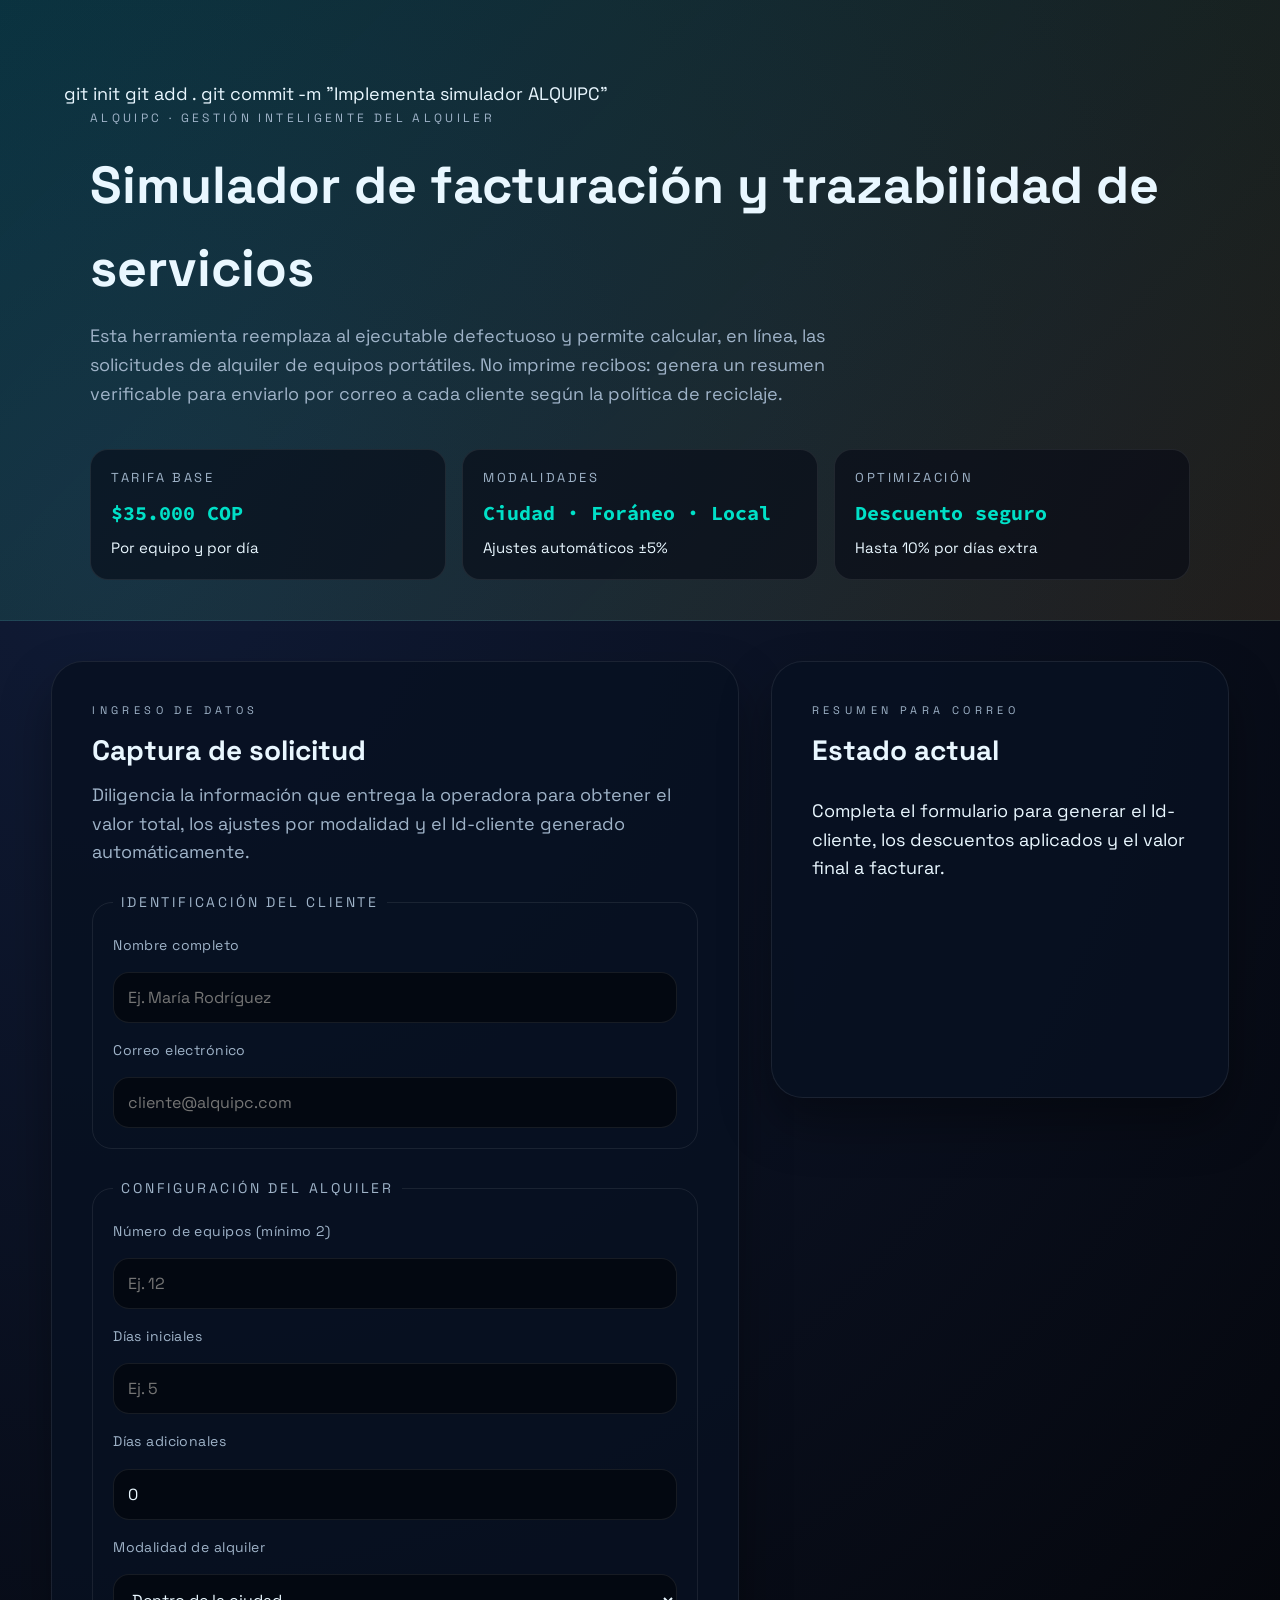
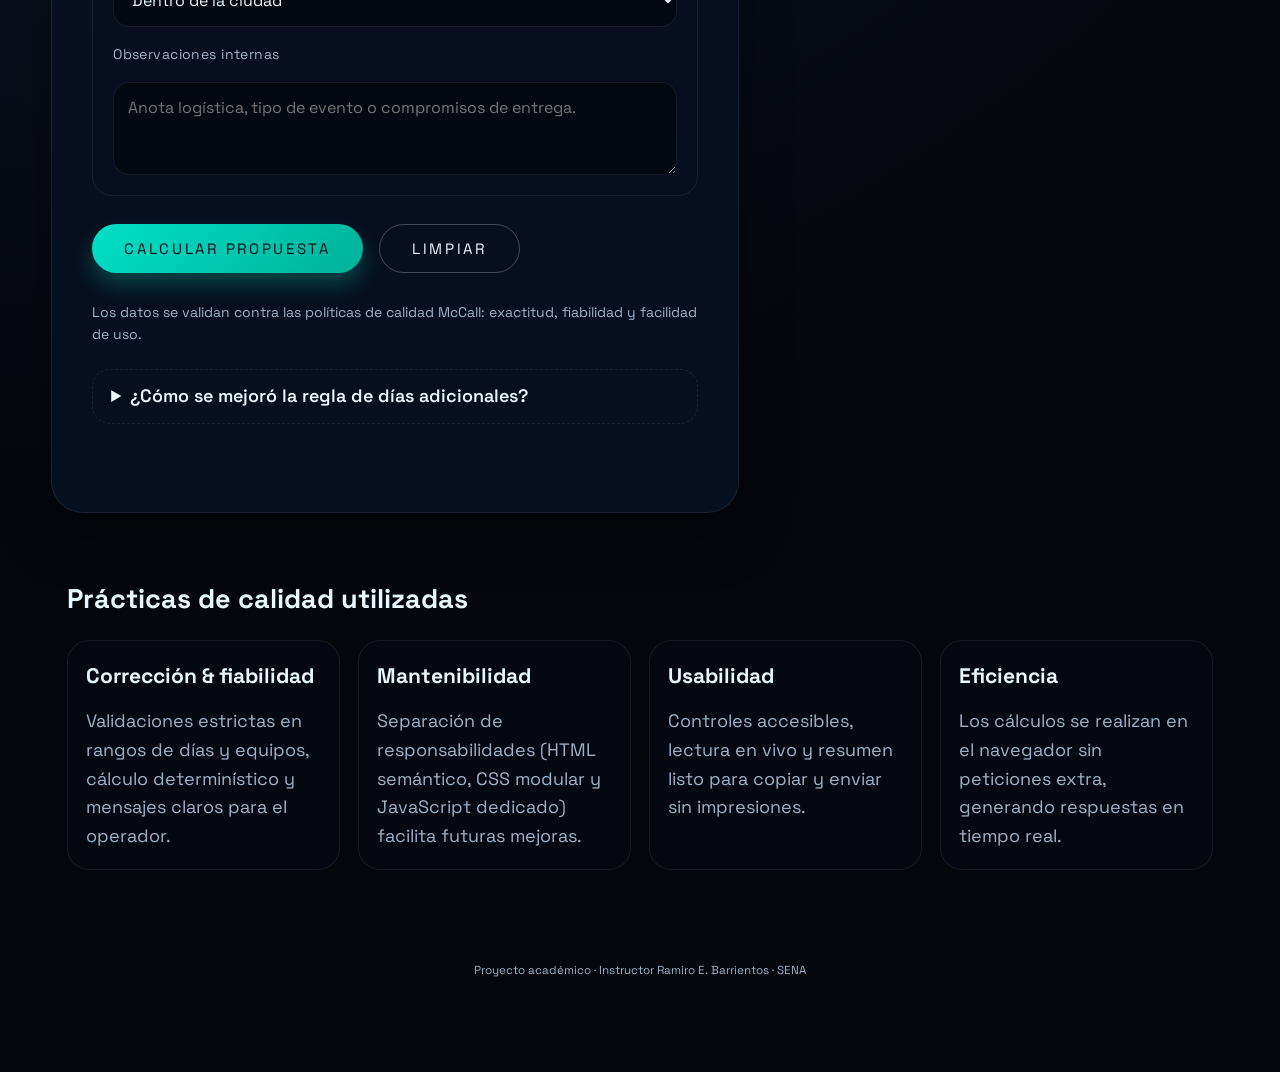
==== A.html @ 5189e097 "Implementa simulador ALQUIPC" ====
<!DOCTYPE html>
<html lang="es">

<head>
    <meta charset="UTF-8">
    <meta name="viewport" content="width=device-width, initial-scale=1.0">
    <link rel="preconnect" href="https://fonts.googleapis.com">
    <link rel="preconnect" href="https://fonts.gstatic.com" crossorigin>
    <link rel="stylesheet"
        href="https://fonts.googleapis.com/css2?family=Space+Grotesk:wght@400;500;600&family=Source+Code+Pro:wght@400;600&display=swap">
    <link rel="stylesheet" href="stylo.css">
    <link rel="stylesheet" href="styloflexbox.css">
    <link rel="stylesheet" href="stylo3.css">
    <title>ALQUIPC · Panel de facturación</title>
</head>

<body>
    <header class="hero">    git init
    git add .
    git commit -m "Implementa simulador ALQUIPC"
        <div class="hero__content">
            <p class="hero__eyebrow">ALQUIPC · Gestión inteligente del alquiler</p>
            <h1>Simulador de facturación y trazabilidad de servicios</h1>
            <p>
                Esta herramienta reemplaza al ejecutable defectuoso y permite calcular, en línea, las solicitudes de
                alquiler de equipos portátiles. No imprime recibos: genera un resumen verificable para enviarlo por
                correo a cada cliente según la política de reciclaje.
            </p>
            <div class="hero__metrics">
                <article>
                    <span>Tarifa base</span>
                    <strong>$35.000 COP</strong>
                    <small>Por equipo y por día</small>
                </article>
                <article>
                    <span>Modalidades</span>
                    <strong>Ciudad · Foráneo · Local</strong>
                    <small>Ajustes automáticos ±5%</small>
                </article>
                <article>
                    <span>Optimización</span>
                    <strong>Descuento seguro</strong>
                    <small>Hasta 10% por días extra</small>
                </article>
            </div>
        </div>
    </header>

    <main>
        <section class="panel-grid" aria-label="Panel operativo de ALQUIPC">
            <article class="panel panel--form">
                <header>
                    <p class="eyebrow">Ingreso de datos</p>
                    <h2>Captura de solicitud</h2>
                    <p class="panel__lead">
                        Diligencia la información que entrega la operadora para obtener el valor total, los ajustes por
                        modalidad y el Id-cliente generado automáticamente.
                    </p>
                </header>

                <form id="quote-form" novalidate>
                    <fieldset>
                        <legend>Identificación del cliente</legend>
                        <label for="client-name">Nombre completo</label>
                        <input type="text" id="client-name" name="clientName" placeholder="Ej. María Rodríguez"
                            maxlength="80" required>

                        <label for="client-email">Correo electrónico</label>
                        <input type="email" id="client-email" name="clientEmail" placeholder="cliente@alquipc.com"
                            maxlength="120" required>
                    </fieldset>

                    <fieldset>
                        <legend>Configuración del alquiler</legend>
                        <label for="equipment-count">Número de equipos (mínimo 2)</label>
                        <input type="number" id="equipment-count" name="equipment" min="2" max="200"
                            placeholder="Ej. 12" required>

                        <label for="initial-days">Días iniciales</label>
                        <input type="number" id="initial-days" name="initialDays" min="1" max="60" placeholder="Ej. 5"
                            required>

                        <label for="extra-days">Días adicionales</label>
                        <input type="number" id="extra-days" name="extraDays" min="0" max="60" value="0">

                        <label for="location-option">Modalidad de alquiler</label>
                        <select id="location-option" name="location" required>
                            <option value="ciudad">Dentro de la ciudad</option>
                            <option value="foranea">Fuera de la ciudad (+5%)</option>
                            <option value="local">Dentro del establecimiento (-5%)</option>
                        </select>

                        <label for="notes">Observaciones internas</label>
                        <textarea id="notes" name="notes" rows="3"
                            placeholder="Anota logística, tipo de evento o compromisos de entrega."></textarea>
                    </fieldset>

                    <div class="form__actions">
                        <button class="btn btn--primary" type="submit">Calcular propuesta</button>
                        <button class="btn btn--ghost" type="button" id="reset-form">Limpiar</button>
                    </div>
                    <p class="form__note">Los datos se validan contra las políticas de calidad McCall: exactitud,
                        fiabilidad y facilidad de uso.</p>
                </form>

                <details class="rule-card">
                    <summary>¿Cómo se mejoró la regla de días adicionales?</summary>
                    <p>
                        Antes se descontaba el 2% por cada día adicional sin límite. El simulador aplica la misma tasa,
                        pero la limita al 10% del subtotal para evitar pérdidas y mantener la sostenibilidad financiera.
                    </p>
                </details>

                <div class="messages" id="form-messages" role="status" aria-live="assertive"></div>
            </article>

            <article class="panel panel--summary" aria-live="polite">
                <header>
                    <p class="eyebrow">Resumen para correo</p>
                    <h2>Estado actual</h2>
                </header>
                <div id="summary-output" class="summary">
                    <p>Completa el formulario para generar el Id-cliente, los descuentos aplicados y el valor final a
                        facturar.</p>
                </div>
            </article>
        </section>

        <section class="quality" aria-label="Aplicación de la norma McCall">
            <h2>Prácticas de calidad utilizadas</h2>
            <div class="quality__grid">
                <article>
                    <h3>Corrección & fiabilidad</h3>
                    <p>Validaciones estrictas en rangos de días y equipos, cálculo determinístico y mensajes claros para
                        el operador.</p>
                </article>
                <article>
                    <h3>Mantenibilidad</h3>
                    <p>Separación de responsabilidades (HTML semántico, CSS modular y JavaScript dedicado) facilita
                        futuras mejoras.</p>
                </article>
                <article>
                    <h3>Usabilidad</h3>
                    <p>Controles accesibles, lectura en vivo y resumen listo para copiar y enviar sin impresiones.</p>
                </article>
                <article>
                    <h3>Eficiencia</h3>
                    <p>Los cálculos se realizan en el navegador sin peticiones extra, generando respuestas en tiempo
                        real.</p>
                </article>
            </div>
        </section>
    </main>

    <footer>
        <small>Proyecto académico · Instructor Ramiro E. Barrientos · SENA</small>
    </footer>

    <script src="app.js" type="module"></script>
</body>

</html>
---- stylo.css ----
:root {
    color-scheme: dark;
    --bg: #04070f;
    --bg-alt: #090f1c;
    --panel: rgba(8, 17, 33, 0.85);
    --primary: #00e0c7;
    --primary-strong: #00b199;
    --accent: #ffb13c;
    --text: #e9f7ff;
    --muted: #9fb3c8;
    --border: rgba(255, 255, 255, 0.08);
}

* {
    margin: 0;
    padding: 0;
    box-sizing: border-box;
    font-family: "Space Grotesk", "Segoe UI", system-ui, -apple-system, BlinkMacSystemFont, sans-serif;
}

body {
    min-height: 100vh;
    background: radial-gradient(circle at 10% 20%, #101b36 0%, #05070d 65%);
    color: var(--text);
    line-height: 1.6;
    font-size: 18px;
    padding-bottom: 60px;
}

img {
    max-width: 100%;
}

.hero {
    padding: 80px clamp(24px, 5vw, 80px) 40px;
    background: linear-gradient(135deg, rgba(0, 224, 199, 0.15), rgba(255, 177, 60, 0.1));
    border-bottom: 1px solid var(--border);
}

.hero__content {
    max-width: 1100px;
    margin: 0 auto;
}

.hero__eyebrow {
    text-transform: uppercase;
    letter-spacing: 0.28em;
    font-size: 12px;
    color: var(--muted);
}

.hero h1 {
    font-size: clamp(32px, 5vw, 52px);
    margin: 16px 0 12px;
}

.hero p {
    max-width: 780px;
    color: var(--muted);
}

.hero__metrics {
    margin-top: 40px;
    display: grid;
    grid-template-columns: repeat(auto-fit, minmax(220px, 1fr));
    gap: 16px;
}

.hero__metrics article {
    padding: 18px 20px;
    border: 1px solid var(--border);
    border-radius: 18px;
    background: rgba(5, 9, 20, 0.6);
}

.hero__metrics span {
    display: block;
    font-size: 13px;
    letter-spacing: 0.2em;
    text-transform: uppercase;
    color: var(--muted);
}

.hero__metrics strong {
    display: block;
    font-size: 20px;
    color: var(--primary);
    margin: 8px 0 4px;
    font-family: "Source Code Pro", monospace;
}

main {
    width: min(1200px, 92%);
    margin: 40px auto;
    display: flex;
    flex-direction: column;
    gap: 48px;
}

.panel {
    background: var(--panel);
    border-radius: 32px;
    border: 1px solid var(--border);
    padding: clamp(24px, 4vw, 40px);
    box-shadow: 0 25px 50px rgba(0, 0, 0, 0.35);
}

.panel header {
    margin-bottom: 24px;
}

.eyebrow {
    text-transform: uppercase;
    letter-spacing: 0.4em;
    font-size: 11px;
    color: var(--muted);
}

.panel h2 {
    font-size: 28px;
    margin: 8px 0;
}

.panel__lead {
    color: var(--muted);
}

form {
    display: flex;
    flex-direction: column;
    gap: 28px;
}

fieldset {
    border: 1px solid var(--border);
    border-radius: 20px;
    padding: 20px;
    display: grid;
    gap: 16px;
}

legend {
    padding: 0 8px;
    font-size: 14px;
    text-transform: uppercase;
    letter-spacing: 0.2em;
    color: var(--muted);
}

label {
    font-size: 14px;
    letter-spacing: 0.03em;
    color: var(--muted);
}

input,
select,
textarea {
    width: 100%;
    padding: 14px;
    border-radius: 16px;
    border: 1px solid rgba(255, 255, 255, 0.08);
    background: rgba(3, 7, 14, 0.8);
    color: var(--text);
    font-size: 16px;
    transition: border-color 0.2s ease, box-shadow 0.2s ease;
}

input:focus,
select:focus,
textarea:focus {
    outline: none;
    border-color: var(--primary);
    box-shadow: 0 0 0 2px rgba(0, 224, 199, 0.15);
}

.form__actions {
    display: flex;
    flex-wrap: wrap;
    gap: 16px;
}

.form__note {
    font-size: 14px;
    color: var(--muted);
}

.rule-card {
    margin-top: 24px;
    border-radius: 18px;
    border: 1px dashed var(--border);
    padding: 12px 18px;
}

.rule-card summary {
    cursor: pointer;
    font-weight: 600;
}

.rule-card p {
    margin-top: 12px;
    color: var(--muted);
}

.messages {
    min-height: 32px;
    margin-top: 16px;
    font-size: 15px;
    color: var(--accent);
}

.summary {
    min-height: 260px;
    display: flex;
    flex-direction: column;
    gap: 16px;
}

.summary__list {
    list-style: none;
    display: grid;
    gap: 12px;
}

.summary__row {
    display: flex;
    justify-content: space-between;
    border-bottom: 1px solid var(--border);
    padding-bottom: 6px;
}

.summary__row span {
    color: var(--muted);
}

.summary__total {
    font-size: 28px;
    color: var(--primary);
    font-family: "Source Code Pro", monospace;
}

.badge {
    display: inline-flex;
    align-items: center;
    gap: 6px;
    border-radius: 999px;
    padding: 6px 14px;
    border: 1px solid var(--border);
    background: rgba(255, 255, 255, 0.04);
    font-size: 12px;
    letter-spacing: 0.16em;
}

.quality {
    padding: 16px;
}

.quality h2 {
    margin-bottom: 20px;
}

.quality__grid {
    display: grid;
    grid-template-columns: repeat(auto-fit, minmax(220px, 1fr));
    gap: 18px;
}

.quality__grid article {
    background: rgba(5, 9, 18, 0.8);
    border-radius: 22px;
    border: 1px solid var(--border);
    padding: 18px;
}

.quality__grid p {
    color: var(--muted);
    margin-top: 8px;
}

footer {
    text-align: center;
    padding: 32px;
    color: var(--muted);
    font-size: 14px;
}

@media (max-width: 768px) {
    fieldset {
        grid-template-columns: 1fr;
    }

    .form__actions {
        flex-direction: column;
    }
}
---- styloflexbox.css ----
.panel-grid {
    display: grid;
    grid-template-columns: minmax(0, 3fr) minmax(0, 2fr);
    gap: 32px;
    align-items: stretch;
}

.panel--summary {
    position: sticky;
    top: 32px;
    align-self: flex-start;
}

.summary__id {
    font-family: "Source Code Pro", monospace;
    font-size: 16px;
    letter-spacing: 0.16em;
}

.summary__meta {
    display: flex;
    flex-wrap: wrap;
    gap: 10px;
}

.summary__totals {
    padding: 16px;
    border-radius: 18px;
    background: rgba(255, 255, 255, 0.03);
    border: 1px solid rgba(255, 255, 255, 0.05);
}

.summary__totals p {
    display: flex;
    justify-content: space-between;
    margin-bottom: 6px;
}

.summary__totals p:last-child {
    margin-bottom: 0;
}

.summary__tags {
    display: flex;
    flex-wrap: wrap;
    gap: 8px;
}

.summary__note {
    font-size: 14px;
    color: var(--muted);
}

.quality__grid article {
    display: flex;
    flex-direction: column;
    gap: 6px;
}

@media (max-width: 1024px) {
    .panel-grid {
        grid-template-columns: 1fr;
    }

    .panel--summary {
        position: static;
    }
}
---- stylo3.css ----
.btn {
    border: none;
    border-radius: 999px;
    padding: 14px 32px;
    font-size: 15px;
    letter-spacing: 0.18em;
    text-transform: uppercase;
    cursor: pointer;
    transition: transform 0.2s ease, filter 0.2s ease, background 0.2s ease;
}

.btn--primary {
    background: linear-gradient(135deg, #00e0c7, #00b199);
    color: #04121a;
    box-shadow: 0 12px 20px rgba(0, 224, 199, 0.25);
}

.btn--primary:hover {
    transform: translateY(-2px);
    filter: brightness(1.05);
}

.btn--ghost {
    background: transparent;
    color: var(--text);
    border: 1px solid rgba(255, 255, 255, 0.25);
}

.btn--ghost:hover {
    transform: translateY(-2px);
    border-color: var(--primary);
}

.panel--summary {
    animation: floatIn 0.6s ease both;
}

@keyframes floatIn {
    from {
        opacity: 0;
        transform: translateY(20px);
    }

    to {
        opacity: 1;
        transform: translateY(0);
    }
}
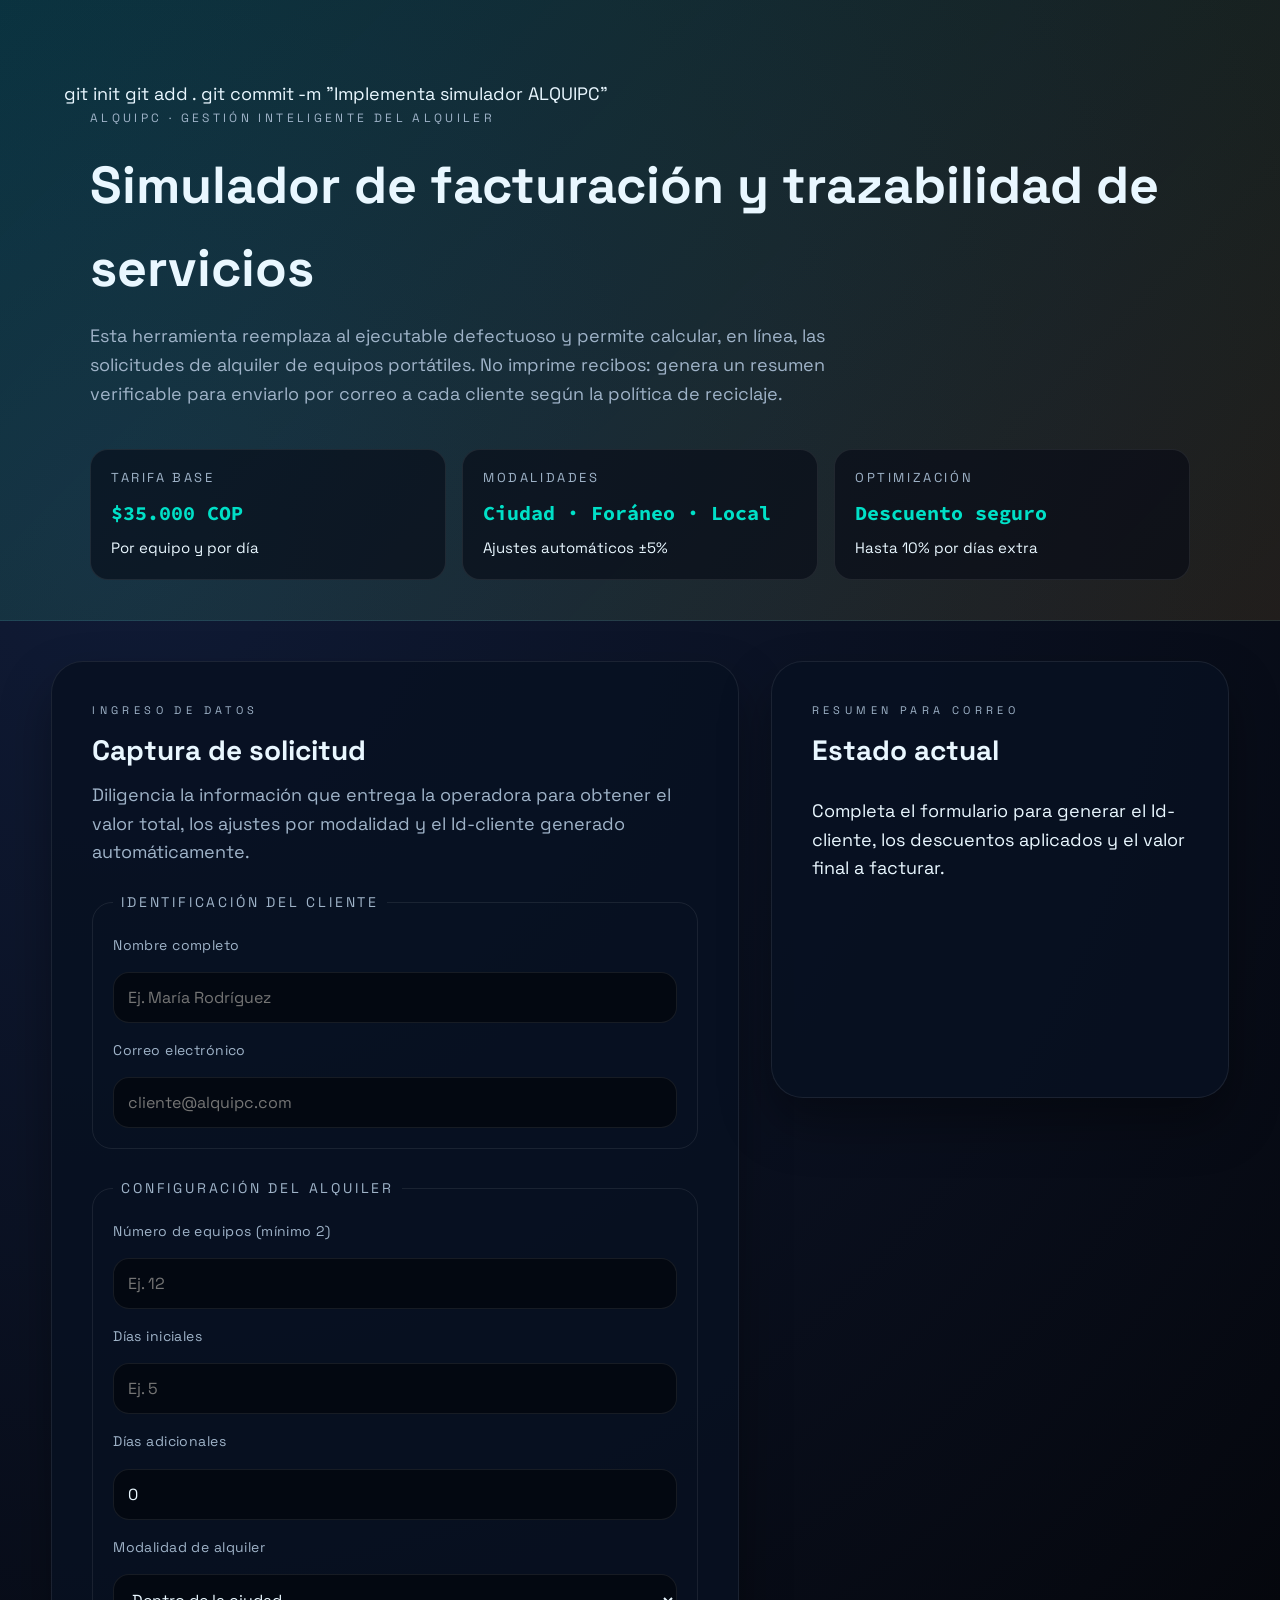
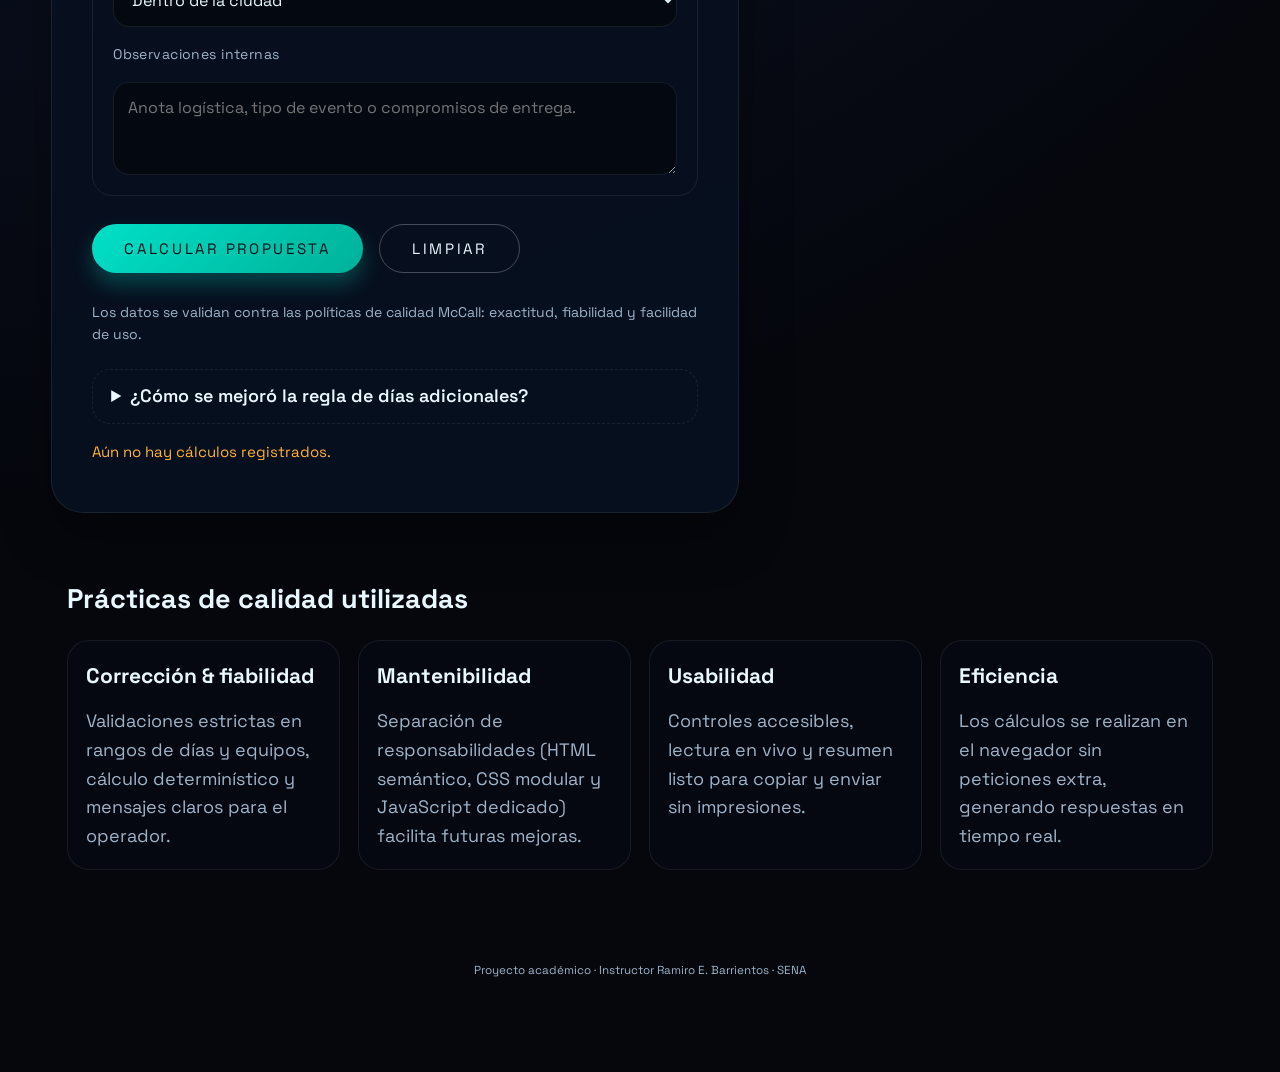
==== commit 034897bc: "Publicar sitio con index y estilos" ====
--- a/A.html
+++ b/A.html
@@ -11,6 +11,7 @@
     <link rel="stylesheet" href="stylo.css">
     <link rel="stylesheet" href="styloflexbox.css">
     <link rel="stylesheet" href="stylo3.css">
+    <script src="./app.js" defer></script>
     <title>ALQUIPC · Panel de facturación</title>
 </head>
 
